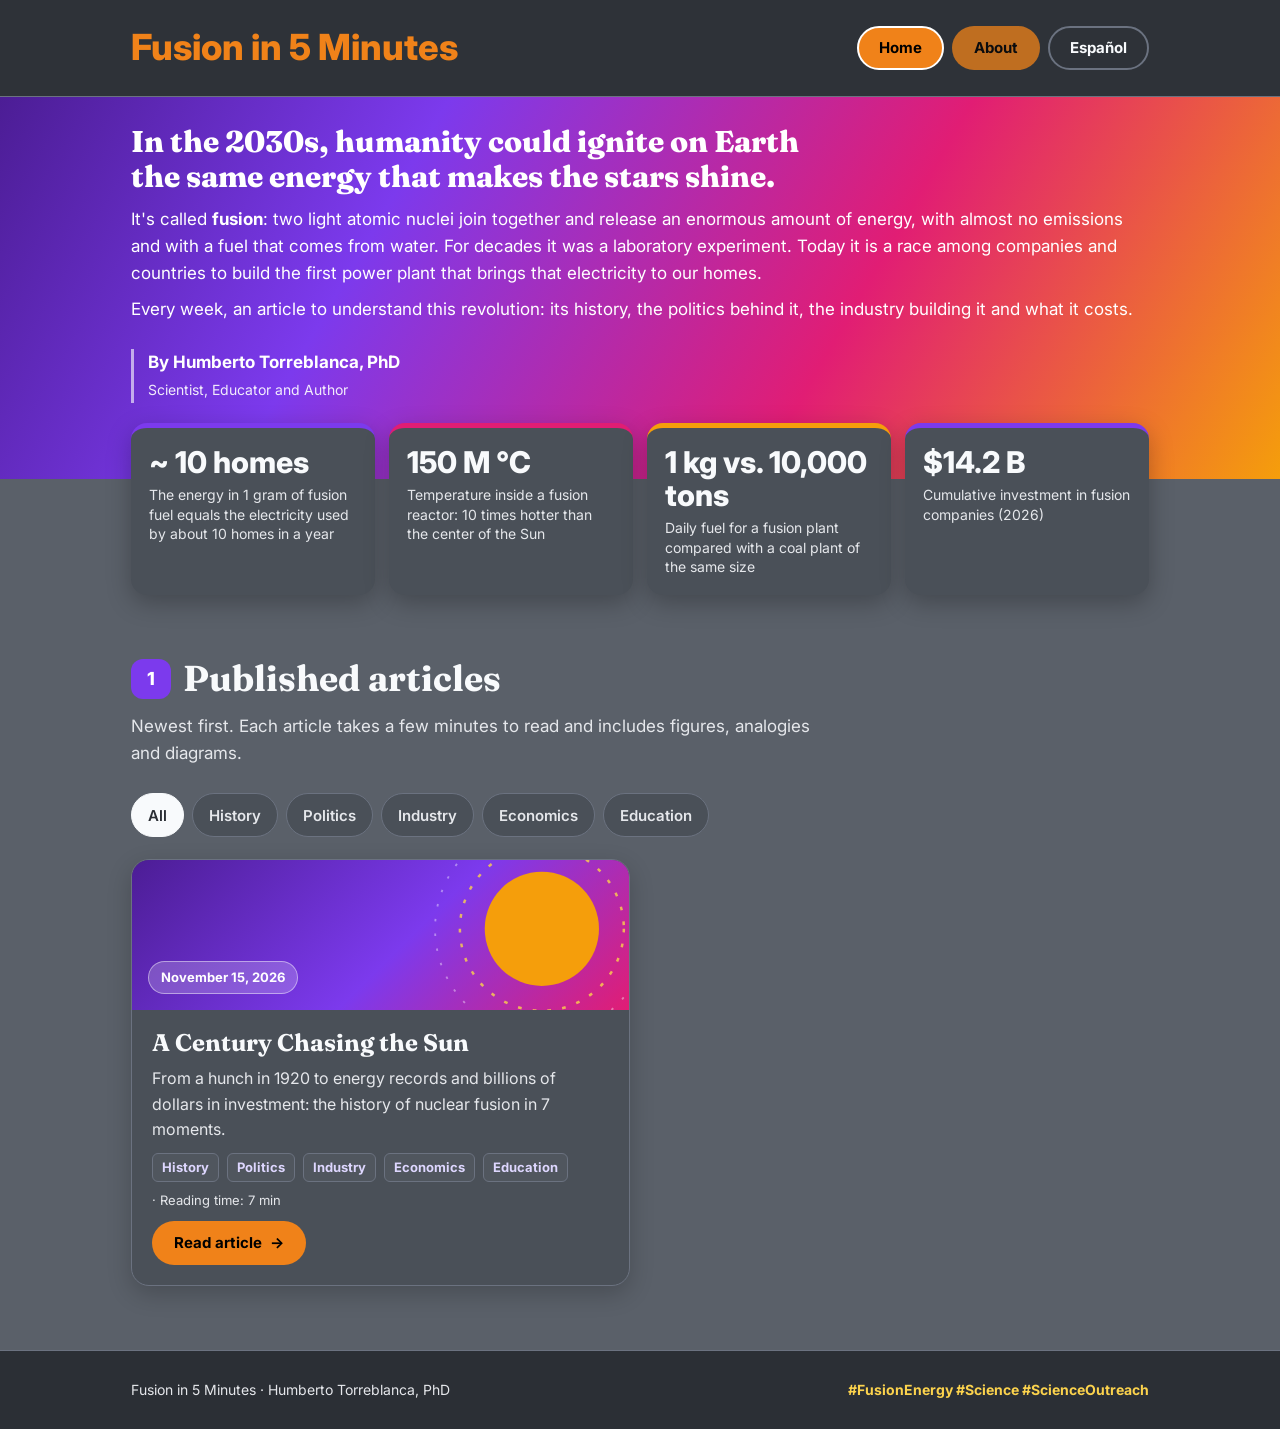
==== en/index.html @ 05f506db "Build bilingual Fusión en 5 minutos site Spanish and English homepages, About pages and the first ar" ====
<!DOCTYPE html>
<html lang="en">
<head>
<meta charset="utf-8">
<meta name="viewport" content="width=device-width, initial-scale=1">
<title>Fusion in 5 Minutes · Fusion energy, clearly explained</title>
<meta name="description" content="Every week, an article to understand fusion energy: its history, the politics behind it, the industry building it and what it costs.">
<meta property="og:title" content="Fusion in 5 Minutes · Fusion energy, clearly explained">
<meta property="og:description" content="Every week, an article to understand fusion energy: its history, the politics behind it, the industry building it and what it costs.">
<meta property="og:type" content="website">
<link rel="alternate" hreflang="es" href="../index.html">
<link rel="icon" href="../assets/favicon.svg" type="image/svg+xml">
<link rel="preconnect" href="https://fonts.googleapis.com"><link rel="preconnect" href="https://fonts.gstatic.com" crossorigin><link href="https://fonts.googleapis.com/css2?family=Inter:wght@400;500;600;700;800&family=Fraunces:opsz,wght@9..144,700;9..144,800&display=swap" rel="stylesheet">
<link rel="stylesheet" href="../assets/css/home.css">
</head>
<body>
<nav class="bar" aria-label="Main">
  <div class="inner">
    <a class="brand" href="../en/index.html">Fusion in 5 Minutes</a>
    <div class="tabs">
      <a class="tab" href="../en/index.html" aria-current="page">Home</a>
      <a class="tab" href="../en/about.html">About</a>
      <a class="tab lang" href="../index.html" hreflang="es" lang="es">Español</a>
    </div>
  </div>
</nav>

<header class="hero short">
  <div class="inner">
    <div class="txt">
      <h1>In the 2030s, humanity could ignite on Earth the same energy that makes the stars shine.</h1>
      <p>It's called <strong>fusion</strong>: two light atomic nuclei join together and release an enormous amount of energy, with almost no emissions and with a fuel that comes from water. For decades it was a laboratory experiment. Today it is a race among companies and countries to build the first power plant that brings that electricity to our homes.</p>
      <p>Every week, an article to understand this revolution: its history, the politics behind it, the industry building it and what it costs.</p>
    </div>
    <div class="autor"><b>By Humberto Torreblanca, PhD</b><span>Scientist, Educator and Author</span></div>
  </div>
</header>

<main class="inner">
  <section class="stats" aria-label="Fusion facts">
      <div class="stat" style="--c:var(--violet)"><div class="n">~ 10 homes</div><div class="l">The energy in 1 gram of fusion fuel equals the electricity used by about 10 homes in a year</div></div>
      <div class="stat" style="--c:var(--magenta)"><div class="n">150 M °C</div><div class="l">Temperature inside a fusion reactor: 10 times hotter than the center of the Sun</div></div>
      <div class="stat" style="--c:var(--orange)"><div class="n">1 kg vs. 10,000 tons</div><div class="l">Daily fuel for a fusion plant compared with a coal plant of the same size</div></div>
      <div class="stat" style="--c:var(--violet)"><div class="n">$14.2 B</div><div class="l">Cumulative investment in fusion companies (2026)</div></div>
  </section>

  <section class="sec" aria-labelledby="h-art">
    <div class="sec-h"><span class="num" style="--c:var(--violet)">1</span><h2 id="h-art">Published articles</h2></div>
    <p class="lead">Newest first. Each article takes a few minutes to read and includes figures, analogies and diagrams.</p>
    <div class="filters" id="filters" role="group" aria-label="Filter by topic"><button class="f" type="button" data-e="" aria-pressed="true">All</button><button class="f" type="button" data-e="History" aria-pressed="false">History</button><button class="f" type="button" data-e="Politics" aria-pressed="false">Politics</button><button class="f" type="button" data-e="Industry" aria-pressed="false">Industry</button><button class="f" type="button" data-e="Economics" aria-pressed="false">Economics</button><button class="f" type="button" data-e="Education" aria-pressed="false">Education</button></div>
    <div class="grid" id="grid">
      <article class="card" data-axes="History|Politics|Industry|Economics|Education">
        <div class="thumb" style="--g:linear-gradient(135deg,#4C1D95,#7C3AED 55%,#E11D74)"><svg viewBox="0 0 400 150" preserveAspectRatio="xMaxYMid slice" aria-hidden="true"><circle cx="330" cy="70" r="46" fill="#F59E0B"/><circle cx="330" cy="70" r="66" fill="none" stroke="#FCD34D" stroke-width="2" stroke-dasharray="3 9" opacity=".8"/><circle cx="330" cy="70" r="86" fill="none" stroke="#fff" stroke-width="1.5" stroke-dasharray="2 10" opacity=".4"/></svg><span class="week">November 15, 2026</span></div>
        <div class="body">
          <h3>A Century Chasing the Sun</h3>
          <p>From a hunch in 1920 to energy records and billions of dollars in investment: the history of nuclear fusion in 7 moments.</p>
          <div class="meta"><span class="tag">History</span><span class="tag">Politics</span><span class="tag">Industry</span><span class="tag">Economics</span><span class="tag">Education</span><span>· Reading time: 7 min</span></div>
          <a class="btn" href="articles/a-century-chasing-the-sun.html">Read article <span aria-hidden="true">→</span></a>
        </div>
      </article>
    </div>
    <p class="empty" id="empty" data-t="No {x} articles yet. Coming soon." hidden></p>
  </section>
</main>
<footer>
  <div class="inner">
    <span>Fusion in 5 Minutes · Humberto Torreblanca, PhD</span>
    <span class="hash">#FusionEnergy #Science #ScienceOutreach</span>
  </div>
</footer>
<script>
{
  const grid = document.getElementById("grid"), filters = document.getElementById("filters"), empty = document.getElementById("empty");
  filters.addEventListener("click", ev => {
    const b = ev.target.closest(".f"); if (!b) return;
    const x = b.dataset.e;
    filters.querySelectorAll(".f").forEach(f => f.setAttribute("aria-pressed", f === b));
    let n = 0;
    grid.querySelectorAll(".card").forEach(c => {
      const show = !x || c.dataset.axes.split("|").includes(x);
      c.hidden = !show; if (show) n++;
    });
    empty.hidden = n > 0;
    empty.textContent = empty.dataset.t.replace("{x}", b.textContent);
  });
}
</script>
</body>
</html>
---- assets/css/home.css ----
/* Fusión en 5 minutos · portada y About. Paleta "Plomo + plasma". */
:root{color-scheme:dark;
  --bg:#5A6069;--card:#4A5058;--card2:#50565E;--dark:#2B2F35;--line:#6B7280;
  --ink:#F8FAFC;--ink2:#E5E7EB;--violet:#7C3AED;--deep:#4C1D95;--magenta:#E11D74;--orange:#F59E0B;--gold:#FCD34D;--lav:#DDD6FE;
  --plasma:linear-gradient(120deg,#4C1D95 0%,#7C3AED 30%,#E11D74 65%,#F59E0B 100%)}
*{box-sizing:border-box;min-width:0}
body{margin:0;background:var(--bg);color:var(--ink);font:17px/1.6 Inter,system-ui,sans-serif;overflow-x:clip}
a{color:inherit}
h1,h2,h3{font-family:Fraunces,Georgia,serif;line-height:1.08;margin:0;text-wrap:balance}
.inner{max-width:1120px;margin:0 auto;padding:0 max(4vw,16px)}

/* Barra */
.bar{position:sticky;top:0;z-index:10;background:rgba(43,47,53,.92);backdrop-filter:blur(8px);border-bottom:1px solid var(--line)}
.bar .inner{display:flex;align-items:center;gap:16px;min-height:96px;flex-wrap:wrap;padding-top:10px;padding-bottom:10px}
.brand{display:flex;align-items:center;gap:10px;font-weight:800;font-size:clamp(26px,3.4vw,36px);line-height:1.1;color:rgb(240,130,25);text-decoration:none;margin-right:auto}
.tabs{display:flex;gap:8px;flex-wrap:wrap}
.tab{min-height:44px;padding:0 20px;display:inline-flex;align-items:center;border-radius:999px;text-decoration:none;font-weight:700;font-size:15px;background:rgb(240,130,25);color:#000;border:2px solid transparent;opacity:.75}
.tab:hover{opacity:1}
.tab[aria-current=page]{opacity:1;border-color:#fff}
.tab.lang{background:transparent;color:var(--ink);border-color:var(--line);opacity:1}
.tab.lang:hover{border-color:#fff}
.tab:focus-visible,.card a:focus-visible,.btn:focus-visible{outline:3px solid var(--gold);outline-offset:2px}

/* Portada */
.hero{background:var(--plasma);color:#fff;padding:clamp(40px,6vw,72px) 0 clamp(80px,9vw,110px)}
.hero .inner{display:grid;grid-template-columns:minmax(0,1fr);gap:clamp(24px,4vw,48px);align-items:center}
.hero.short{padding:28px 0 76px}
.hero.short .inner{display:flex;flex-direction:column;align-items:flex-start;gap:14px}
.hero.short .txt{flex:1;width:100%}
.hero.short h1{font-size:30px;line-height:1.15;font-weight:800;margin:0 0 12px;max-width:none}
.hero.short p{font-size:17px;max-width:none;margin:0 0 8px}
.hero.short .autor{margin:4px 0 0}
.pill{display:inline-block;font-size:13px;font-weight:700;padding:6px 14px;border-radius:999px;background:rgba(255,255,255,.18);border:1px solid rgba(255,255,255,.4)}
.hero h1{font-size:clamp(38px,6vw,60px);margin:18px 0 14px}
.hero p{font-size:19px;margin:0;max-width:560px}
.autor{margin-top:22px;padding-left:14px;border-left:3px solid rgba(255,255,255,.6)}
.autor b{display:block;font-size:17px}.autor span{font-size:14px;opacity:.9}

/* Cifras */
.stats{display:grid;grid-template-columns:repeat(auto-fit,minmax(200px,1fr));gap:14px;margin-top:-56px;position:relative}
.stat{background:var(--card);border-radius:16px;padding:18px;box-shadow:0 8px 24px rgba(0,0,0,.25);border-top:5px solid var(--c)}
.stat .n{font-size:clamp(26px,3vw,30px);font-weight:800;line-height:1.1}
.stat .l{font-size:14px;color:var(--ink2);margin-top:6px;line-height:1.4}

/* Secciones */
.sec{padding:clamp(36px,5vw,64px) 0}
.sec-h{display:flex;align-items:center;gap:12px;margin-bottom:22px;flex-wrap:wrap}
.sec-h h2{font-size:clamp(28px,3.4vw,36px)}
.num{flex:none;display:inline-grid;place-items:center;width:40px;height:40px;border-radius:12px;font:800 18px Inter,sans-serif;background:var(--c);color:#fff}
.lead{color:var(--ink2);max-width:680px;margin:-8px 0 26px}

/* Tarjetas de artículos */
.grid{display:grid;grid-template-columns:repeat(auto-fill,minmax(min(100%,330px),1fr));gap:20px}
.card{background:var(--card);border:1px solid var(--line);border-radius:18px;overflow:hidden;display:flex;flex-direction:column;box-shadow:0 8px 24px rgba(0,0,0,.2);transition:transform .2s}
.card:hover{transform:translateY(-3px)}
.thumb{position:relative;height:150px;background:var(--g);display:flex;align-items:flex-end;padding:16px}
.thumb svg{position:absolute;inset:0;width:100%;height:100%}
.week{position:relative;font-size:13px;font-weight:700;padding:5px 12px;border-radius:999px;background:rgba(255,255,255,.2);border:1px solid rgba(255,255,255,.45);color:#fff}
.body{padding:20px;display:flex;flex-direction:column;gap:10px;flex:1}
.body h3{font-size:24px}
.body p{margin:0;color:var(--ink2);font-size:16px}
.meta{display:flex;flex-wrap:wrap;gap:8px;align-items:center;font-size:13px;color:var(--ink2)}
.tag{font-weight:700;padding:3px 9px;border-radius:6px;background:var(--card2);border:1px solid var(--line);color:var(--lav)}
.btn{margin-top:auto;align-self:flex-start;min-height:44px;display:inline-flex;align-items:center;gap:8px;padding:0 20px;border-radius:999px;background:rgb(240,130,25);color:#000;font-weight:700;font-size:15px;text-decoration:none;border:2px solid transparent}
.btn:hover{border-color:#fff}

/* Filtros */
.filters{display:flex;flex-wrap:wrap;gap:8px;margin-bottom:22px}
.f{min-height:44px;padding:0 16px;border-radius:999px;border:1px solid var(--line);background:var(--card);color:var(--ink2);font:600 15px Inter,sans-serif;cursor:pointer}
.f[aria-pressed=true]{background:var(--ink);color:var(--dark);border-color:var(--ink)}
.f:focus-visible{outline:3px solid var(--gold);outline-offset:2px}
.empty{padding:24px;border:1px dashed var(--line);border-radius:14px;color:var(--ink2)}

/* Cajas del template */
.analogia{background:var(--orange);color:#1C1917;border-radius:14px;padding:18px 22px}
.analogia b{display:block;font-size:13px;font-weight:800;margin-bottom:6px;color:var(--deep);letter-spacing:.06em;text-transform:uppercase}
.analogia p{margin:0}

/* About */
.about p{color:var(--ink2);margin:0 0 16px;max-width:760px}
.aviso{background:var(--card);border-radius:12px;padding:16px 18px;font-size:13px;color:var(--ink2);line-height:1.55}

footer{background:var(--dark);border-top:1px solid var(--line);padding:28px 0;font-size:14px;color:var(--ink2)}
footer .inner{display:flex;flex-wrap:wrap;gap:12px;justify-content:space-between}
.hash{color:var(--gold);font-weight:700}
[hidden]{display:none!important}
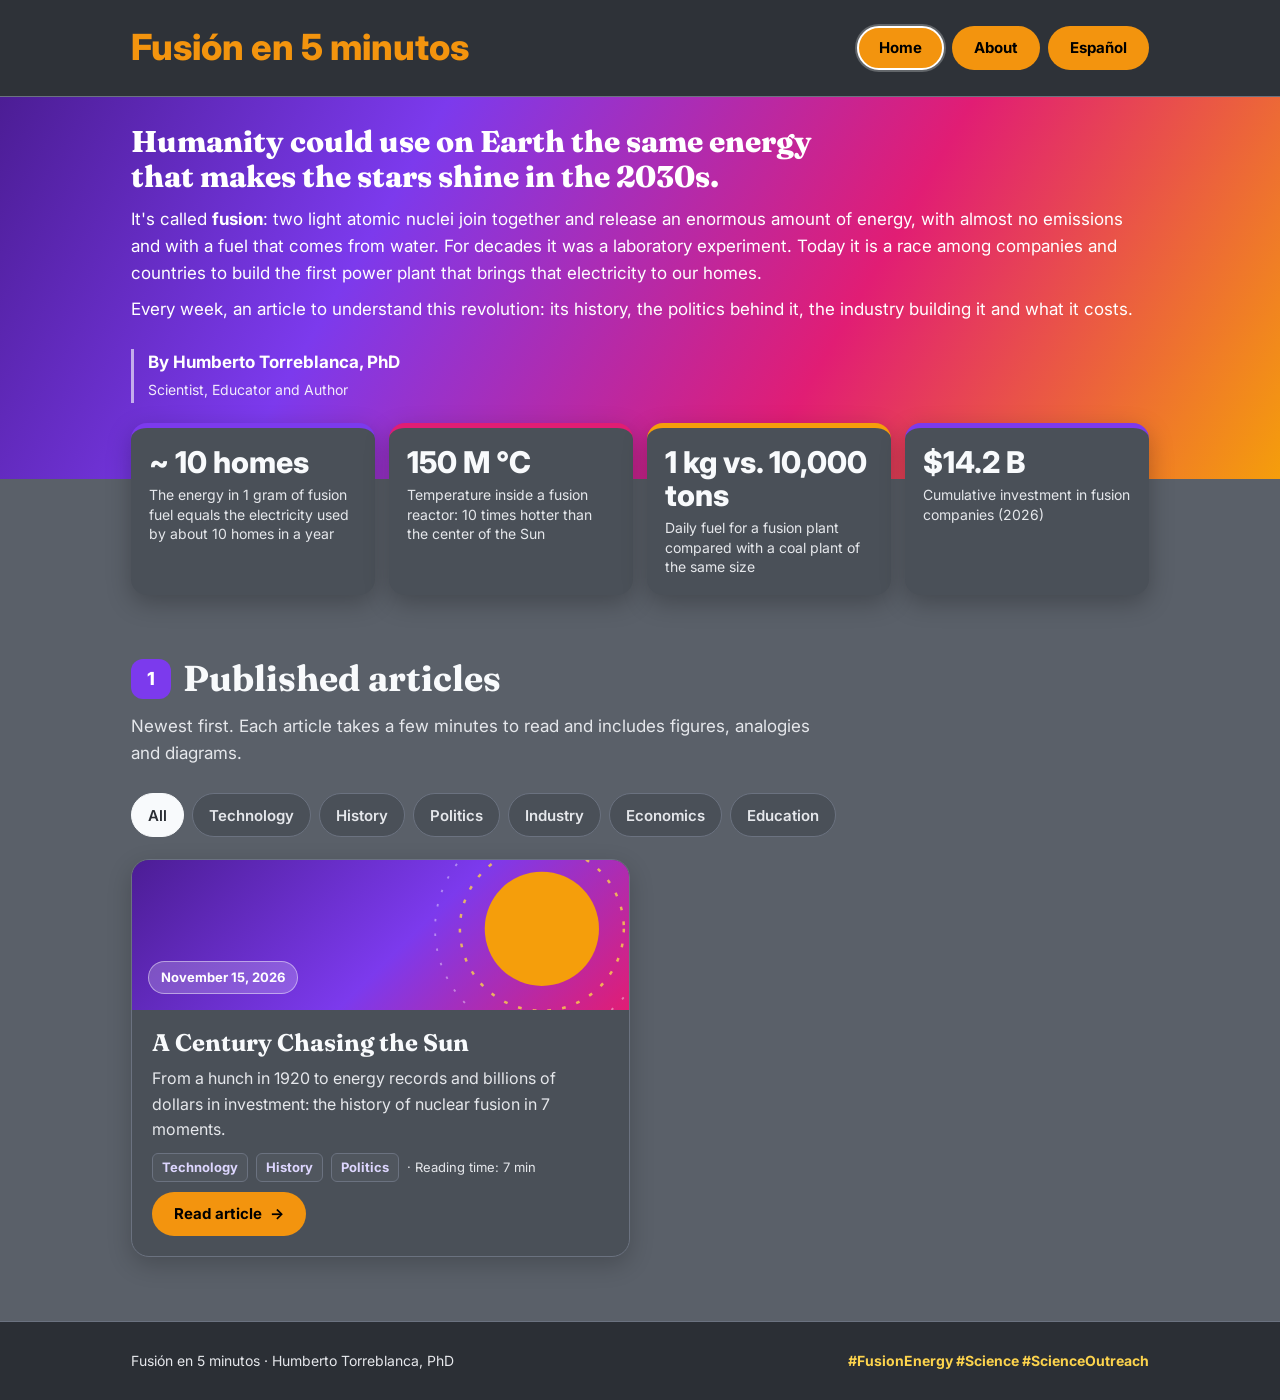
==== commit 2b217e16: "Update header colors, labels, filters and homepage text - Header text and buttons, and Read article " ====
--- a/en/index.html
+++ b/en/index.html
@@ -3,9 +3,9 @@
 <head>
 <meta charset="utf-8">
 <meta name="viewport" content="width=device-width, initial-scale=1">
-<title>Fusion in 5 Minutes · Fusion energy, clearly explained</title>
+<title>Fusión en 5 minutos · Fusion energy, clearly explained</title>
 <meta name="description" content="Every week, an article to understand fusion energy: its history, the politics behind it, the industry building it and what it costs.">
-<meta property="og:title" content="Fusion in 5 Minutes · Fusion energy, clearly explained">
+<meta property="og:title" content="Fusión en 5 minutos · Fusion energy, clearly explained">
 <meta property="og:description" content="Every week, an article to understand fusion energy: its history, the politics behind it, the industry building it and what it costs.">
 <meta property="og:type" content="website">
 <link rel="alternate" hreflang="es" href="../index.html">
@@ -16,7 +16,7 @@
 <body>
 <nav class="bar" aria-label="Main">
   <div class="inner">
-    <a class="brand" href="../en/index.html">Fusion in 5 Minutes</a>
+    <a class="brand" href="../en/index.html">Fusión en 5 minutos</a>
     <div class="tabs">
       <a class="tab" href="../en/index.html" aria-current="page">Home</a>
       <a class="tab" href="../en/about.html">About</a>
@@ -28,7 +28,7 @@
 <header class="hero short">
   <div class="inner">
     <div class="txt">
-      <h1>In the 2030s, humanity could ignite on Earth the same energy that makes the stars shine.</h1>
+      <h1>Humanity could use on Earth the same energy that makes the stars shine in the 2030s.</h1>
       <p>It's called <strong>fusion</strong>: two light atomic nuclei join together and release an enormous amount of energy, with almost no emissions and with a fuel that comes from water. For decades it was a laboratory experiment. Today it is a race among companies and countries to build the first power plant that brings that electricity to our homes.</p>
       <p>Every week, an article to understand this revolution: its history, the politics behind it, the industry building it and what it costs.</p>
     </div>
@@ -47,14 +47,14 @@
   <section class="sec" aria-labelledby="h-art">
     <div class="sec-h"><span class="num" style="--c:var(--violet)">1</span><h2 id="h-art">Published articles</h2></div>
     <p class="lead">Newest first. Each article takes a few minutes to read and includes figures, analogies and diagrams.</p>
-    <div class="filters" id="filters" role="group" aria-label="Filter by topic"><button class="f" type="button" data-e="" aria-pressed="true">All</button><button class="f" type="button" data-e="History" aria-pressed="false">History</button><button class="f" type="button" data-e="Politics" aria-pressed="false">Politics</button><button class="f" type="button" data-e="Industry" aria-pressed="false">Industry</button><button class="f" type="button" data-e="Economics" aria-pressed="false">Economics</button><button class="f" type="button" data-e="Education" aria-pressed="false">Education</button></div>
+    <div class="filters" id="filters" role="group" aria-label="Filter by topic"><button class="f" type="button" data-e="" aria-pressed="true">All</button><button class="f" type="button" data-e="Technology" aria-pressed="false">Technology</button><button class="f" type="button" data-e="History" aria-pressed="false">History</button><button class="f" type="button" data-e="Politics" aria-pressed="false">Politics</button><button class="f" type="button" data-e="Industry" aria-pressed="false">Industry</button><button class="f" type="button" data-e="Economics" aria-pressed="false">Economics</button><button class="f" type="button" data-e="Education" aria-pressed="false">Education</button></div>
     <div class="grid" id="grid">
-      <article class="card" data-axes="History|Politics|Industry|Economics|Education">
+      <article class="card" data-axes="Technology|History|Politics">
         <div class="thumb" style="--g:linear-gradient(135deg,#4C1D95,#7C3AED 55%,#E11D74)"><svg viewBox="0 0 400 150" preserveAspectRatio="xMaxYMid slice" aria-hidden="true"><circle cx="330" cy="70" r="46" fill="#F59E0B"/><circle cx="330" cy="70" r="66" fill="none" stroke="#FCD34D" stroke-width="2" stroke-dasharray="3 9" opacity=".8"/><circle cx="330" cy="70" r="86" fill="none" stroke="#fff" stroke-width="1.5" stroke-dasharray="2 10" opacity=".4"/></svg><span class="week">November 15, 2026</span></div>
         <div class="body">
           <h3>A Century Chasing the Sun</h3>
           <p>From a hunch in 1920 to energy records and billions of dollars in investment: the history of nuclear fusion in 7 moments.</p>
-          <div class="meta"><span class="tag">History</span><span class="tag">Politics</span><span class="tag">Industry</span><span class="tag">Economics</span><span class="tag">Education</span><span>· Reading time: 7 min</span></div>
+          <div class="meta"><span class="tag">Technology</span><span class="tag">History</span><span class="tag">Politics</span><span>· Reading time: 7 min</span></div>
           <a class="btn" href="articles/a-century-chasing-the-sun.html">Read article <span aria-hidden="true">→</span></a>
         </div>
       </article>
@@ -64,7 +64,7 @@
 </main>
 <footer>
   <div class="inner">
-    <span>Fusion in 5 Minutes · Humberto Torreblanca, PhD</span>
+    <span>Fusión en 5 minutos · Humberto Torreblanca, PhD</span>
     <span class="hash">#FusionEnergy #Science #ScienceOutreach</span>
   </div>
 </footer>
--- a/assets/css/home.css
+++ b/assets/css/home.css
@@ -12,13 +12,11 @@
 /* Barra */
 .bar{position:sticky;top:0;z-index:10;background:rgba(43,47,53,.92);backdrop-filter:blur(8px);border-bottom:1px solid var(--line)}
 .bar .inner{display:flex;align-items:center;gap:16px;min-height:96px;flex-wrap:wrap;padding-top:10px;padding-bottom:10px}
-.brand{display:flex;align-items:center;gap:10px;font-weight:800;font-size:clamp(26px,3.4vw,36px);line-height:1.1;color:rgb(240,130,25);text-decoration:none;margin-right:auto}
+.brand{display:flex;align-items:center;gap:10px;font-weight:800;font-size:clamp(26px,3.4vw,36px);line-height:1.1;color:rgb(243,148,14);text-decoration:none;margin-right:auto}
 .tabs{display:flex;gap:8px;flex-wrap:wrap}
-.tab{min-height:44px;padding:0 20px;display:inline-flex;align-items:center;border-radius:999px;text-decoration:none;font-weight:700;font-size:15px;background:rgb(240,130,25);color:#000;border:2px solid transparent;opacity:.75}
-.tab:hover{opacity:1}
-.tab[aria-current=page]{opacity:1;border-color:#fff}
-.tab.lang{background:transparent;color:var(--ink);border-color:var(--line);opacity:1}
-.tab.lang:hover{border-color:#fff}
+.tab{min-height:44px;padding:0 20px;display:inline-flex;align-items:center;border-radius:999px;text-decoration:none;font-weight:700;font-size:15px;background:rgb(243,148,14);color:#000;border:2px solid transparent}
+.tab:hover{border-color:#fff}
+.tab[aria-current=page]{border-color:#fff;box-shadow:0 0 0 2px rgba(255,255,255,.25)}
 .tab:focus-visible,.card a:focus-visible,.btn:focus-visible{outline:3px solid var(--gold);outline-offset:2px}
 
 /* Portada */
@@ -61,7 +59,7 @@
 .body p{margin:0;color:var(--ink2);font-size:16px}
 .meta{display:flex;flex-wrap:wrap;gap:8px;align-items:center;font-size:13px;color:var(--ink2)}
 .tag{font-weight:700;padding:3px 9px;border-radius:6px;background:var(--card2);border:1px solid var(--line);color:var(--lav)}
-.btn{margin-top:auto;align-self:flex-start;min-height:44px;display:inline-flex;align-items:center;gap:8px;padding:0 20px;border-radius:999px;background:rgb(240,130,25);color:#000;font-weight:700;font-size:15px;text-decoration:none;border:2px solid transparent}
+.btn{margin-top:auto;align-self:flex-start;min-height:44px;display:inline-flex;align-items:center;gap:8px;padding:0 20px;border-radius:999px;background:rgb(243,148,14);color:#000;font-weight:700;font-size:15px;text-decoration:none;border:2px solid transparent}
 .btn:hover{border-color:#fff}
 
 /* Filtros */
